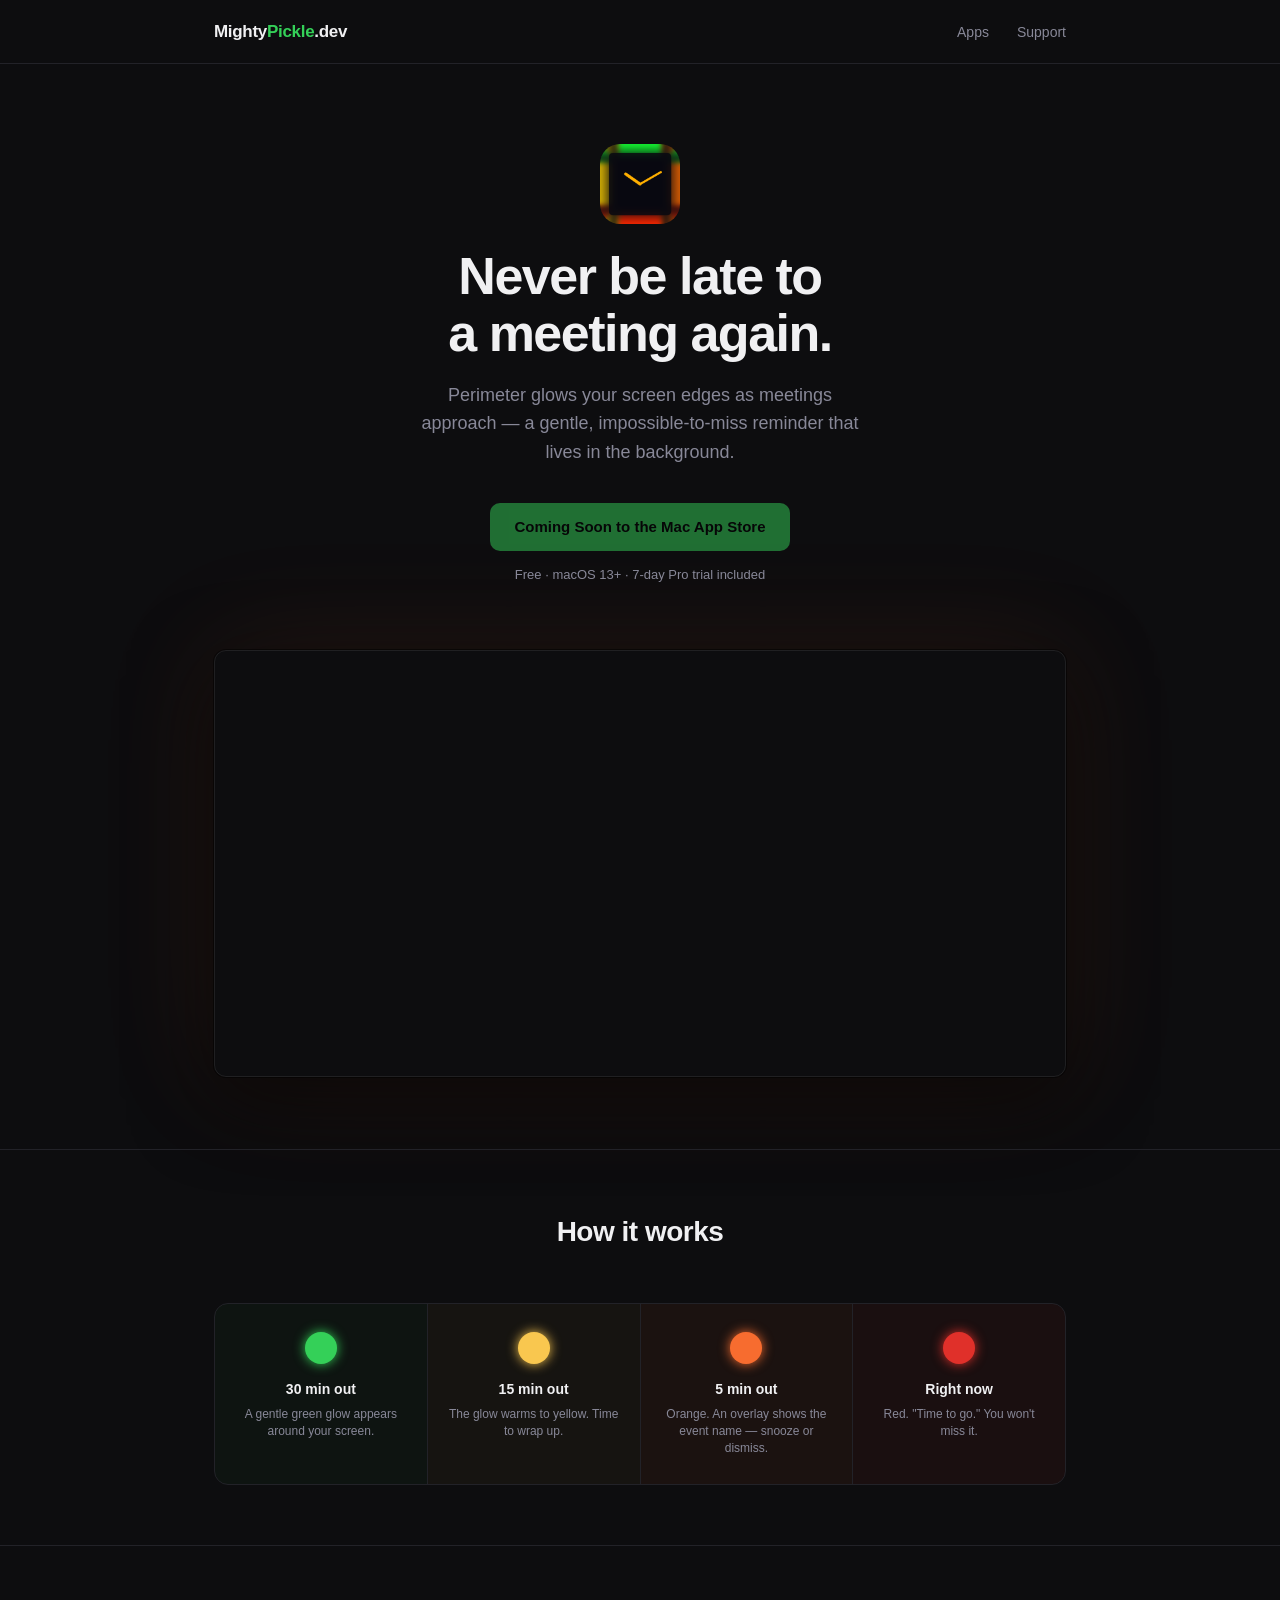
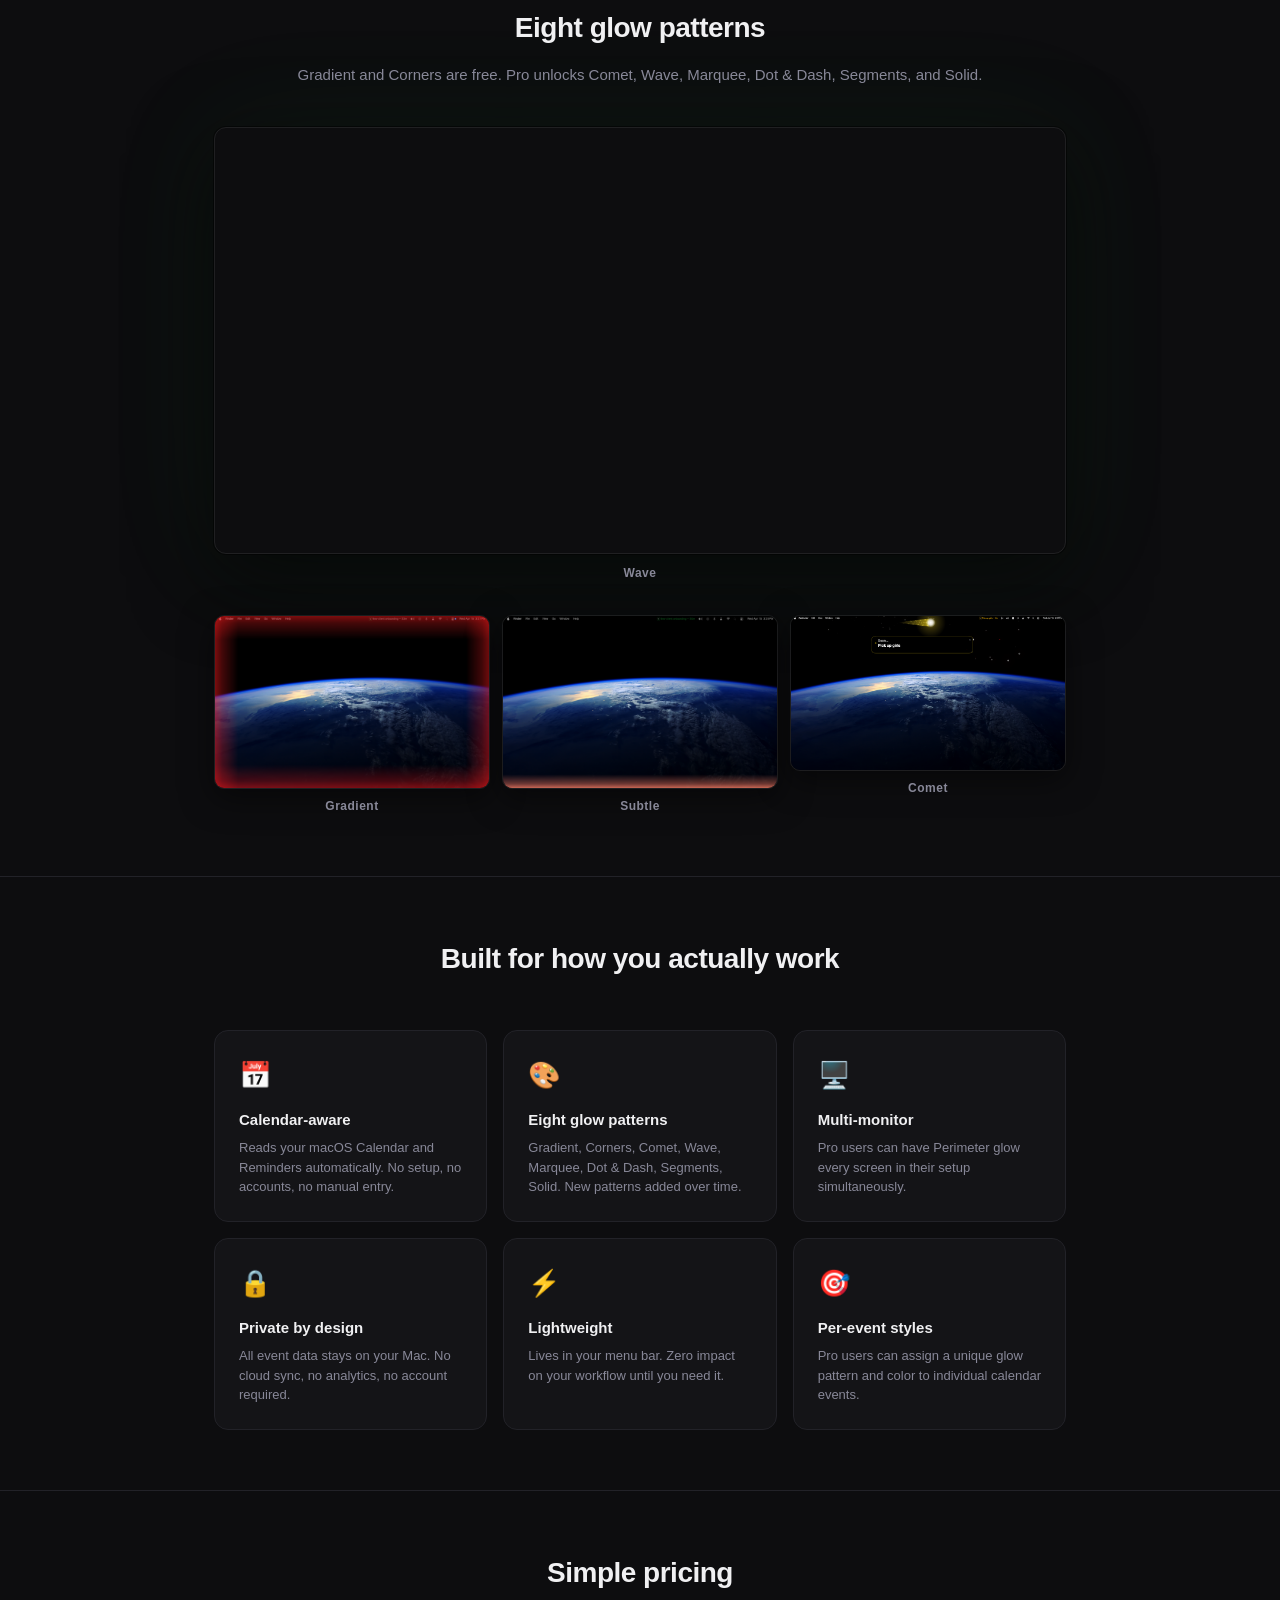
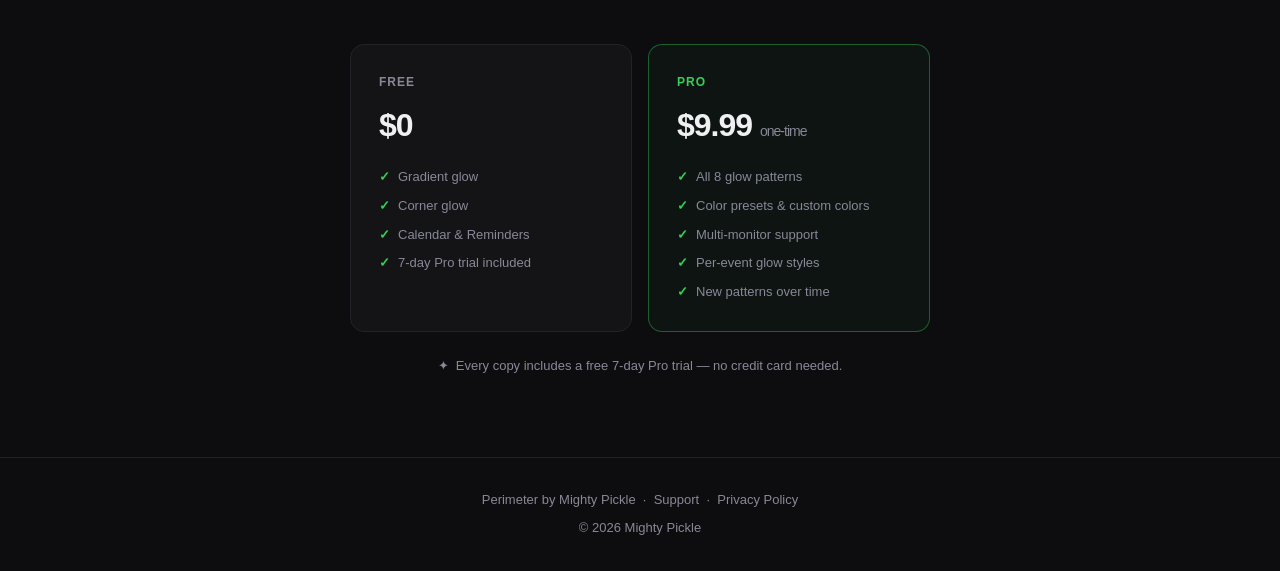
==== perimeter/index.html @ a6d2926b "Show Coming Soon instead of broken download link Co-Authored-By: Claude Sonnet 4.6 <noreply@anthropi" ====
<!DOCTYPE html>
<html lang="en">
<head>
  <meta charset="UTF-8">
  <meta name="viewport" content="width=device-width, initial-scale=1.0">
  <title>Perimeter — Never be late to a meeting again</title>
  <meta name="description" content="Perimeter glows your screen edges as meetings approach — green to yellow to orange to red. A gentle, impossible-to-miss reminder, built for Mac.">
  <link rel="stylesheet" href="/css/style.css">
  <style>
    /* ── Screenshot hero ── */
    .screenshot-hero {
      padding: 0 24px 72px;
      max-width: 900px;
      margin: 0 auto;
    }
    .screenshot-hero img,
    .screenshot-hero video {
      width: 100%;
      border-radius: 12px;
      border: 1px solid rgba(255,255,255,0.08);
      box-shadow:
        0 0 0 1px rgba(0,0,0,0.5),
        0 24px 80px rgba(0,0,0,0.6),
        0 0 120px rgba(247,108,47,0.12);
    }

    /* ── Patterns grid ── */
    .patterns-section {
      padding: 60px 0;
      border-top: 1px solid var(--border);
    }
    .patterns-section h2 {
      text-align: center;
      font-size: 28px;
      font-weight: 800;
      letter-spacing: -0.5px;
      margin-bottom: 12px;
    }
    .patterns-section .sub {
      text-align: center;
      color: var(--muted);
      font-size: 15px;
      margin-bottom: 40px;
    }
    .patterns-grid {
      display: grid;
      grid-template-columns: repeat(3, 1fr);
      gap: 12px;
      max-width: 900px;
      margin: 0 auto;
      padding: 0 24px;
    }
    .patterns-grid img,
    .patterns-grid video {
      width: 100%;
      border-radius: 10px;
      border: 1px solid rgba(255,255,255,0.07);
      box-shadow: 0 8px 32px rgba(0,0,0,0.5);
    }
    .pattern-label {
      text-align: center;
      font-size: 12px;
      font-weight: 600;
      color: var(--muted);
      margin-top: 8px;
      letter-spacing: 0.5px;
    }

    /* ── App icon in hero ── */
    .p-hero .app-icon-img {
      width: 80px;
      height: 80px;
      border-radius: 20px;
      margin: 0 auto 24px;
      display: block;
    }

    /* ── Featured pattern video (full-width, above grid) ── */
    .pattern-featured {
      max-width: 900px;
      margin: 0 auto 32px;
      padding: 0 24px;
    }
    .pattern-featured video {
      width: 100%;
      display: block;
      border-radius: 12px;
      border: 1px solid rgba(255,255,255,0.08);
      box-shadow:
        0 0 0 1px rgba(0,0,0,0.5),
        0 24px 80px rgba(0,0,0,0.6),
        0 0 120px rgba(52,208,88,0.08);
    }
    .pattern-featured-label {
      text-align: center;
      font-size: 12px;
      font-weight: 600;
      color: var(--muted);
      margin-top: 10px;
      letter-spacing: 0.5px;
    }

    /* ── Shared styles for screenshot and video hero ── */
    .screenshot-hero video {
      width: 100%;
      display: block;
    }

    @media (max-width: 600px) {
      .patterns-grid { grid-template-columns: 1fr; }
    }
  </style>
</head>
<body>

<nav>
  <div class="inner">
    <a href="/" class="wordmark">Mighty<span>Pickle</span>.dev</a>
    <ul>
      <li><a href="/#apps">Apps</a></li>
      <li><a href="mailto:support@mightypickle.dev">Support</a></li>
    </ul>
  </div>
</nav>

<main>

  <!-- Hero -->
  <section class="p-hero">
    <img src="img/icon.png" class="app-icon-img" alt="Perimeter app icon">
    <h1>Never be late to<br>a meeting again.</h1>
    <p class="tagline">Perimeter glows your screen edges as meetings approach — a gentle, impossible-to-miss reminder that lives in the background.</p>
    <div class="btn-row">
      <span class="btn-primary btn-disabled">
        Coming Soon to the Mac App Store
      </span>
    </div>
    <p style="margin-top:14px;font-size:13px;color:var(--muted);">Free · macOS 13+ · 7-day Pro trial included</p>
  </section>

  <!-- Hero video -->
  <div class="screenshot-hero">
    <video autoplay muted loop playsinline>
      <source src="img/video-yellow.mp4" type="video/mp4">
    </video>
  </div>

  <!-- How it works -->
  <section class="how-section">
    <div class="container">
      <h2>How it works</h2>
      <div class="glow-stages">
        <div class="stage stage-1">
          <div class="dot"></div>
          <h3>30 min out</h3>
          <p>A gentle green glow appears around your screen.</p>
        </div>
        <div class="stage stage-2">
          <div class="dot"></div>
          <h3>15 min out</h3>
          <p>The glow warms to yellow. Time to wrap up.</p>
        </div>
        <div class="stage stage-3">
          <div class="dot"></div>
          <h3>5 min out</h3>
          <p>Orange. An overlay shows the event name — snooze or dismiss.</p>
        </div>
        <div class="stage stage-4">
          <div class="dot"></div>
          <h3>Right now</h3>
          <p>Red. "Time to go." You won't miss it.</p>
        </div>
      </div>
    </div>
  </section>

  <!-- Patterns showcase -->
  <section class="patterns-section">
    <h2>Eight glow patterns</h2>
    <p class="sub">Gradient and Corners are free. Pro unlocks Comet, Wave, Marquee, Dot &amp; Dash, Segments, and Solid.</p>

    <!-- Featured: Wave video full-width -->
    <div class="pattern-featured">
      <video autoplay muted loop playsinline>
        <source src="img/video-waves.mp4" type="video/mp4">
      </video>
      <p class="pattern-featured-label">Wave</p>
    </div>

    <!-- 3-up grid -->
    <div class="patterns-grid">
      <div>
        <img src="img/screen-gradient.png" alt="Gradient pattern — red urgency glow around screen edges">
        <p class="pattern-label">Gradient</p>
      </div>
      <div>
        <img src="img/screen-wave-subtle.png" alt="Wave pattern — subtle glow along screen edge">
        <p class="pattern-label">Subtle</p>
      </div>
      <div>
        <img src="img/screen-comet.png" alt="Comet pattern — shooting comet orbiting screen edges">
        <p class="pattern-label">Comet</p>
      </div>
    </div>
  </section>

  <!-- Features -->
  <section class="features-section">
    <div class="container">
      <h2>Built for how you actually work</h2>
      <div class="features-grid">

        <div class="feature-card">
          <div class="fi">📅</div>
          <h3>Calendar-aware</h3>
          <p>Reads your macOS Calendar and Reminders automatically. No setup, no accounts, no manual entry.</p>
        </div>

        <div class="feature-card">
          <div class="fi">🎨</div>
          <h3>Eight glow patterns</h3>
          <p>Gradient, Corners, Comet, Wave, Marquee, Dot &amp; Dash, Segments, Solid. New patterns added over time.</p>
        </div>

        <div class="feature-card">
          <div class="fi">🖥️</div>
          <h3>Multi-monitor</h3>
          <p>Pro users can have Perimeter glow every screen in their setup simultaneously.</p>
        </div>

        <div class="feature-card">
          <div class="fi">🔒</div>
          <h3>Private by design</h3>
          <p>All event data stays on your Mac. No cloud sync, no analytics, no account required.</p>
        </div>

        <div class="feature-card">
          <div class="fi">⚡</div>
          <h3>Lightweight</h3>
          <p>Lives in your menu bar. Zero impact on your workflow until you need it.</p>
        </div>

        <div class="feature-card">
          <div class="fi">🎯</div>
          <h3>Per-event styles</h3>
          <p>Pro users can assign a unique glow pattern and color to individual calendar events.</p>
        </div>

      </div>
    </div>
  </section>

  <!-- Pricing -->
  <section class="pricing-section">
    <div class="container">
      <h2>Simple pricing</h2>
      <div class="pricing-grid">

        <div class="price-card">
          <div class="tier">Free</div>
          <div class="amount">$0</div>
          <ul>
            <li>Gradient glow</li>
            <li>Corner glow</li>
            <li>Calendar &amp; Reminders</li>
            <li>7-day Pro trial included</li>
          </ul>
        </div>

        <div class="price-card pro">
          <div class="tier">Pro</div>
          <div class="amount">$9.99 <span>one-time</span></div>
          <ul>
            <li>All 8 glow patterns</li>
            <li>Color presets &amp; custom colors</li>
            <li>Multi-monitor support</li>
            <li>Per-event glow styles</li>
            <li>New patterns over time</li>
          </ul>
        </div>

      </div>
      <p class="trial-note">✦ &nbsp;Every copy includes a free 7-day Pro trial — no credit card needed.</p>
    </div>
  </section>

</main>

<footer>
  <p>
    Perimeter by <a href="/">Mighty Pickle</a> &nbsp;·&nbsp;
    <a href="mailto:support@mightypickle.dev">Support</a> &nbsp;·&nbsp;
    <a href="/perimeter/privacy.html">Privacy Policy</a>
  </p>
  <p style="margin-top:8px;">© 2026 Mighty Pickle</p>
</footer>

</body>
</html>
---- css/style.css ----
/* ── Reset & Base ─────────────────────────────────────── */
*, *::before, *::after { box-sizing: border-box; margin: 0; padding: 0; }

:root {
  --bg:        #0d0d0f;
  --surface:   #141417;
  --border:    #222228;
  --text:      #f0f0f2;
  --muted:     #888898;
  --green:     #34d058;
  --yellow:    #f9c74f;
  --orange:    #f76c2f;
  --red:       #e0302a;
  --accent:    #34d058;
  --radius:    14px;
  --font:      -apple-system, BlinkMacSystemFont, "Segoe UI", sans-serif;
}

html { scroll-behavior: smooth; }

body {
  font-family: var(--font);
  background: var(--bg);
  color: var(--text);
  line-height: 1.6;
  -webkit-font-smoothing: antialiased;
}

a { color: inherit; text-decoration: none; }

img { display: block; max-width: 100%; }

/* ── Shared Layout ────────────────────────────────────── */
.container { max-width: 900px; margin: 0 auto; padding: 0 24px; }

/* ── Nav ──────────────────────────────────────────────── */
nav {
  border-bottom: 1px solid var(--border);
  padding: 18px 0;
}
nav .inner {
  display: flex;
  align-items: center;
  justify-content: space-between;
  max-width: 900px;
  margin: 0 auto;
  padding: 0 24px;
}
.wordmark {
  font-size: 17px;
  font-weight: 700;
  letter-spacing: -0.3px;
  color: var(--text);
}
.wordmark span { color: var(--accent); }
nav ul {
  list-style: none;
  display: flex;
  gap: 28px;
}
nav ul a {
  font-size: 14px;
  color: var(--muted);
  transition: color 0.15s;
}
nav ul a:hover { color: var(--text); }

/* ── Footer ───────────────────────────────────────────── */
footer {
  border-top: 1px solid var(--border);
  padding: 32px 0;
  text-align: center;
  color: var(--muted);
  font-size: 13px;
}
footer a { color: var(--muted); }
footer a:hover { color: var(--text); }

/* ── Index: Hero ──────────────────────────────────────── */
.index-hero {
  text-align: center;
  padding: 100px 24px 60px;
}
.index-hero .pickle-logo {
  font-size: 48px;
  margin-bottom: 20px;
}
.index-hero h1 {
  font-size: 36px;
  font-weight: 800;
  letter-spacing: -1px;
  margin-bottom: 14px;
}
.index-hero p {
  color: var(--muted);
  font-size: 17px;
  max-width: 440px;
  margin: 0 auto;
}

/* ── Index: App Grid ──────────────────────────────────── */
.apps-section { padding: 20px 0 100px; }
.apps-section h2 {
  font-size: 12px;
  font-weight: 600;
  letter-spacing: 1.5px;
  text-transform: uppercase;
  color: var(--muted);
  margin-bottom: 24px;
}
.app-grid {
  display: flex;
  flex-wrap: wrap;
  justify-content: center;
  gap: 16px;
}
.app-card {
  width: 260px;
  background: var(--surface);
  border: 1px solid var(--border);
  border-radius: var(--radius);
  padding: 28px;
  transition: border-color 0.15s, transform 0.15s;
  display: flex;
  flex-direction: column;
}
.app-card:hover {
  border-color: #444;
  transform: translateY(-2px);
}
.app-card .icon {
  height: 200px;
  display: flex;
  align-items: center;
  justify-content: center;
  margin-bottom: 16px;
}
.app-card h3 {
  font-size: 18px;
  font-weight: 700;
  margin-bottom: 6px;
}
.app-card p {
  font-size: 14px;
  color: var(--muted);
  line-height: 1.5;
}
.app-card .icon img {
  width: 100%;
  max-height: 200px;
  object-fit: contain;
  border-radius: 14px;
}
.app-card .icon img.icon-perimeter {
  width: 75%;
}
.app-card .badge {
  display: inline-block;
  margin-top: auto;
  padding-top: 16px;
  font-size: 12px;
  font-weight: 600;
  padding: 4px 10px;
  border-radius: 20px;
  background: rgba(52,208,88,0.12);
  color: var(--green);
  border: 1px solid rgba(52,208,88,0.25);
}
.app-card .badge.coming-soon {
  background: rgba(136,136,152,0.10);
  color: var(--muted);
  border-color: rgba(136,136,152,0.2);
}
div.app-card {
  cursor: default;
}
div.app-card:hover {
  border-color: var(--border);
  transform: none;
}

/* ── Perimeter: Hero ──────────────────────────────────── */
.p-hero {
  text-align: center;
  padding: 80px 24px 64px;
  position: relative;
}
.p-hero .app-icon {
  font-size: 72px;
  margin-bottom: 24px;
  line-height: 1;
}
.glow-ring {
  display: inline-block;
  padding: 16px;
  border-radius: 22px;
  background: linear-gradient(135deg, rgba(52,208,88,0.15), rgba(247,108,47,0.15));
  box-shadow: 0 0 40px rgba(52,208,88,0.2), 0 0 80px rgba(247,108,47,0.1);
  margin-bottom: 28px;
}
.p-hero h1 {
  font-size: clamp(34px, 6vw, 52px);
  font-weight: 800;
  letter-spacing: -1.5px;
  line-height: 1.1;
  margin-bottom: 18px;
}
.p-hero .tagline {
  font-size: 18px;
  color: var(--muted);
  max-width: 460px;
  margin: 0 auto 36px;
  line-height: 1.6;
}
.btn-row {
  display: flex;
  gap: 12px;
  justify-content: center;
  flex-wrap: wrap;
}
.btn-primary {
  display: inline-flex;
  align-items: center;
  gap: 8px;
  background: var(--accent);
  color: #000;
  font-weight: 700;
  font-size: 15px;
  padding: 12px 24px;
  border-radius: 10px;
  transition: opacity 0.15s;
}
.btn-primary:hover { opacity: 0.88; }
.btn-primary.btn-disabled { opacity: 0.5; cursor: default; pointer-events: none; }
.btn-secondary {
  display: inline-flex;
  align-items: center;
  gap: 8px;
  background: var(--surface);
  color: var(--text);
  font-weight: 600;
  font-size: 15px;
  padding: 12px 24px;
  border-radius: 10px;
  border: 1px solid var(--border);
  transition: border-color 0.15s;
}
.btn-secondary:hover { border-color: #555; }

/* ── Perimeter: How It Works ──────────────────────────── */
.how-section {
  padding: 60px 0;
  border-top: 1px solid var(--border);
}
.how-section h2 {
  text-align: center;
  font-size: 28px;
  font-weight: 800;
  letter-spacing: -0.5px;
  margin-bottom: 48px;
}
.glow-stages {
  display: flex;
  gap: 0;
  border: 1px solid var(--border);
  border-radius: var(--radius);
  overflow: hidden;
}
.stage {
  flex: 1;
  padding: 28px 20px;
  text-align: center;
  border-right: 1px solid var(--border);
}
.stage:last-child { border-right: none; }
.stage .dot {
  width: 32px;
  height: 32px;
  border-radius: 50%;
  margin: 0 auto 14px;
}
.stage h3 { font-size: 14px; font-weight: 700; margin-bottom: 6px; }
.stage p { font-size: 12px; color: var(--muted); line-height: 1.4; }

.stage-1 { background: rgba(52,208,88,0.04); }
.stage-1 .dot { background: var(--green); box-shadow: 0 0 12px var(--green); }
.stage-2 { background: rgba(249,199,79,0.04); }
.stage-2 .dot { background: var(--yellow); box-shadow: 0 0 12px var(--yellow); }
.stage-3 { background: rgba(247,108,47,0.06); }
.stage-3 .dot { background: var(--orange); box-shadow: 0 0 12px var(--orange); }
.stage-4 { background: rgba(224,48,42,0.06); }
.stage-4 .dot { background: var(--red); box-shadow: 0 0 12px var(--red); }

/* ── Perimeter: Features ──────────────────────────────── */
.features-section {
  padding: 60px 0;
  border-top: 1px solid var(--border);
}
.features-section h2 {
  text-align: center;
  font-size: 28px;
  font-weight: 800;
  letter-spacing: -0.5px;
  margin-bottom: 48px;
}
.features-grid {
  display: grid;
  grid-template-columns: repeat(auto-fill, minmax(240px, 1fr));
  gap: 16px;
}
.feature-card {
  background: var(--surface);
  border: 1px solid var(--border);
  border-radius: var(--radius);
  padding: 24px;
}
.feature-card .fi { font-size: 26px; margin-bottom: 12px; }
.feature-card h3 { font-size: 15px; font-weight: 700; margin-bottom: 6px; }
.feature-card p { font-size: 13px; color: var(--muted); line-height: 1.5; }

/* ── Perimeter: Pricing ───────────────────────────────── */
.pricing-section {
  padding: 60px 0 80px;
  border-top: 1px solid var(--border);
}
.pricing-section h2 {
  text-align: center;
  font-size: 28px;
  font-weight: 800;
  letter-spacing: -0.5px;
  margin-bottom: 48px;
}
.pricing-grid {
  display: grid;
  grid-template-columns: 1fr 1fr;
  gap: 16px;
  max-width: 580px;
  margin: 0 auto;
}
.price-card {
  background: var(--surface);
  border: 1px solid var(--border);
  border-radius: var(--radius);
  padding: 28px;
}
.price-card.pro {
  border-color: rgba(52,208,88,0.4);
  background: rgba(52,208,88,0.04);
}
.price-card .tier {
  font-size: 12px;
  font-weight: 700;
  letter-spacing: 1px;
  text-transform: uppercase;
  color: var(--muted);
  margin-bottom: 8px;
}
.price-card.pro .tier { color: var(--green); }
.price-card .amount {
  font-size: 32px;
  font-weight: 800;
  letter-spacing: -1px;
  margin-bottom: 16px;
}
.price-card .amount span { font-size: 14px; font-weight: 400; color: var(--muted); }
.price-card ul {
  list-style: none;
  display: flex;
  flex-direction: column;
  gap: 8px;
}
.price-card ul li {
  font-size: 13px;
  color: var(--muted);
  display: flex;
  align-items: flex-start;
  gap: 8px;
}
.price-card ul li::before { content: "✓"; color: var(--green); font-weight: 700; flex-shrink: 0; }
.trial-note {
  text-align: center;
  margin-top: 24px;
  font-size: 13px;
  color: var(--muted);
}

@media (max-width: 600px) {
  .glow-stages { flex-direction: column; }
  .stage { border-right: none; border-bottom: 1px solid var(--border); }
  .stage:last-child { border-bottom: none; }
  .pricing-grid { grid-template-columns: 1fr; }
}
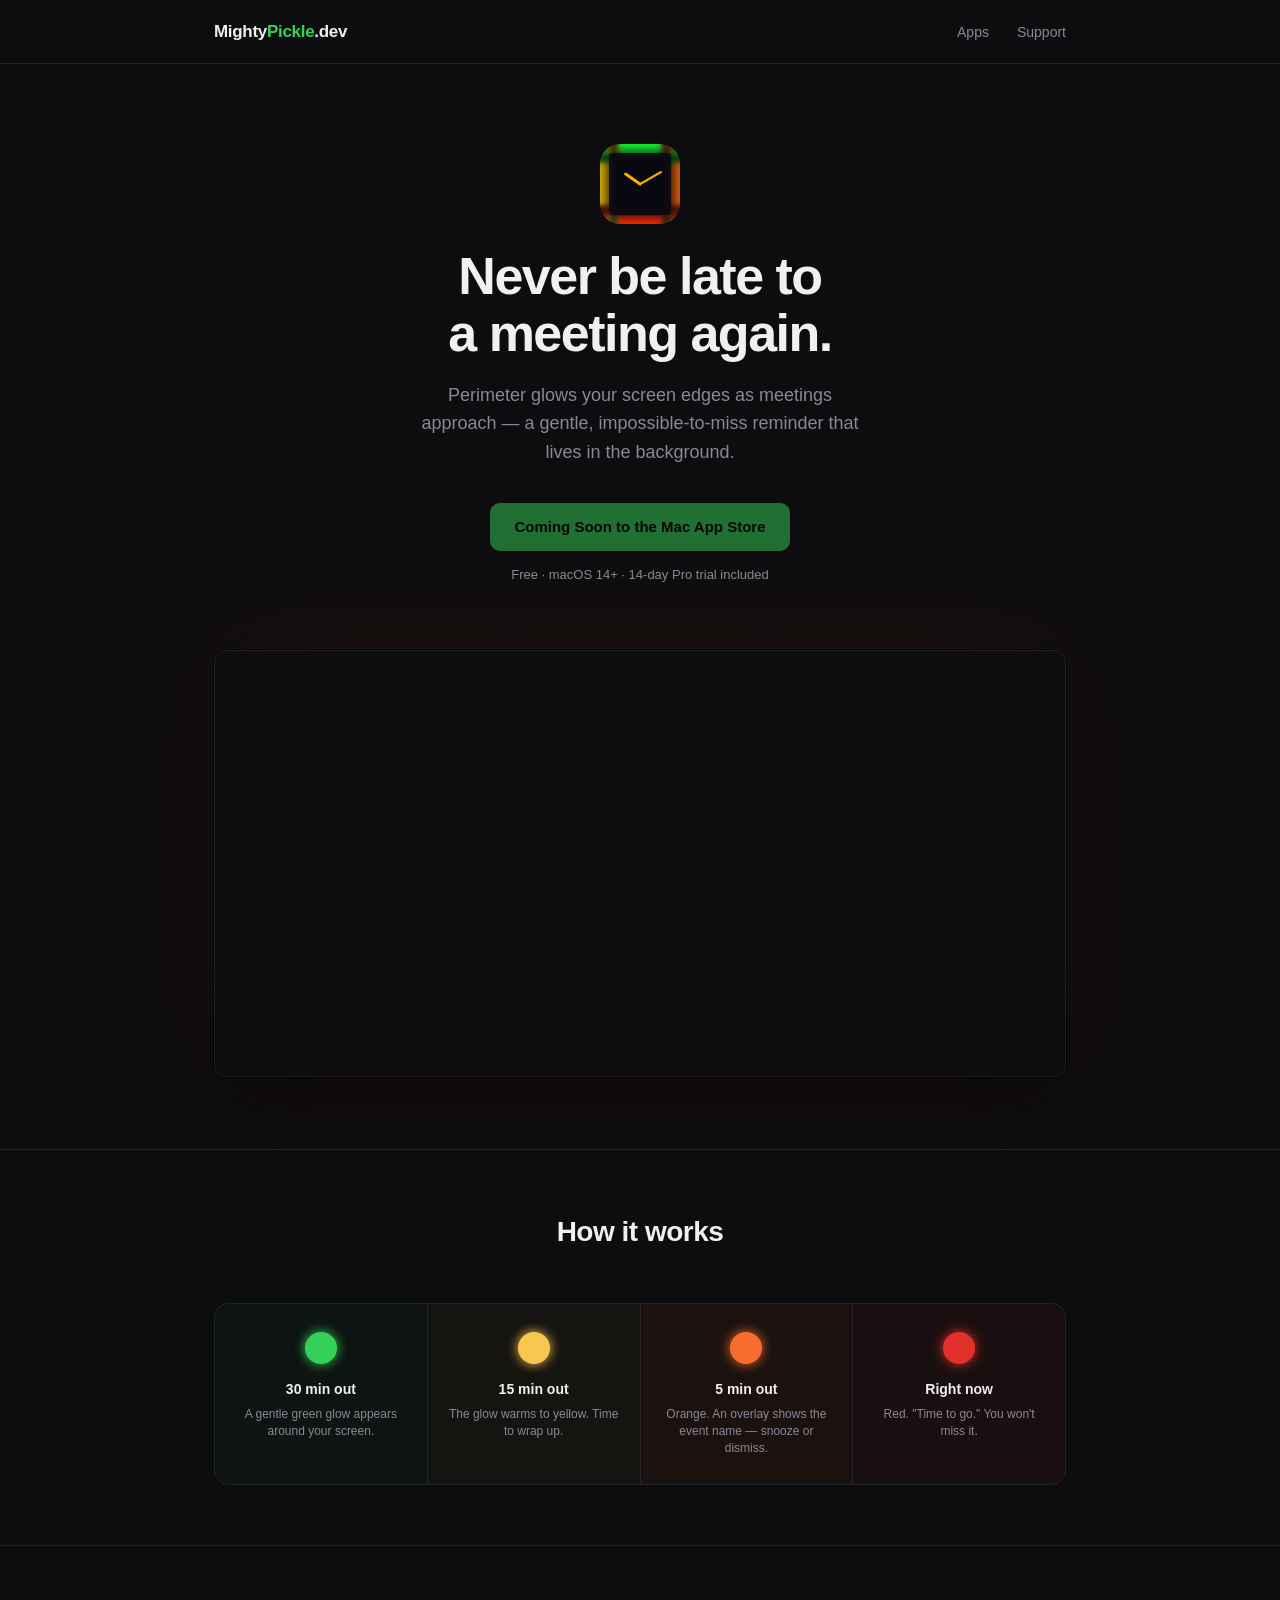
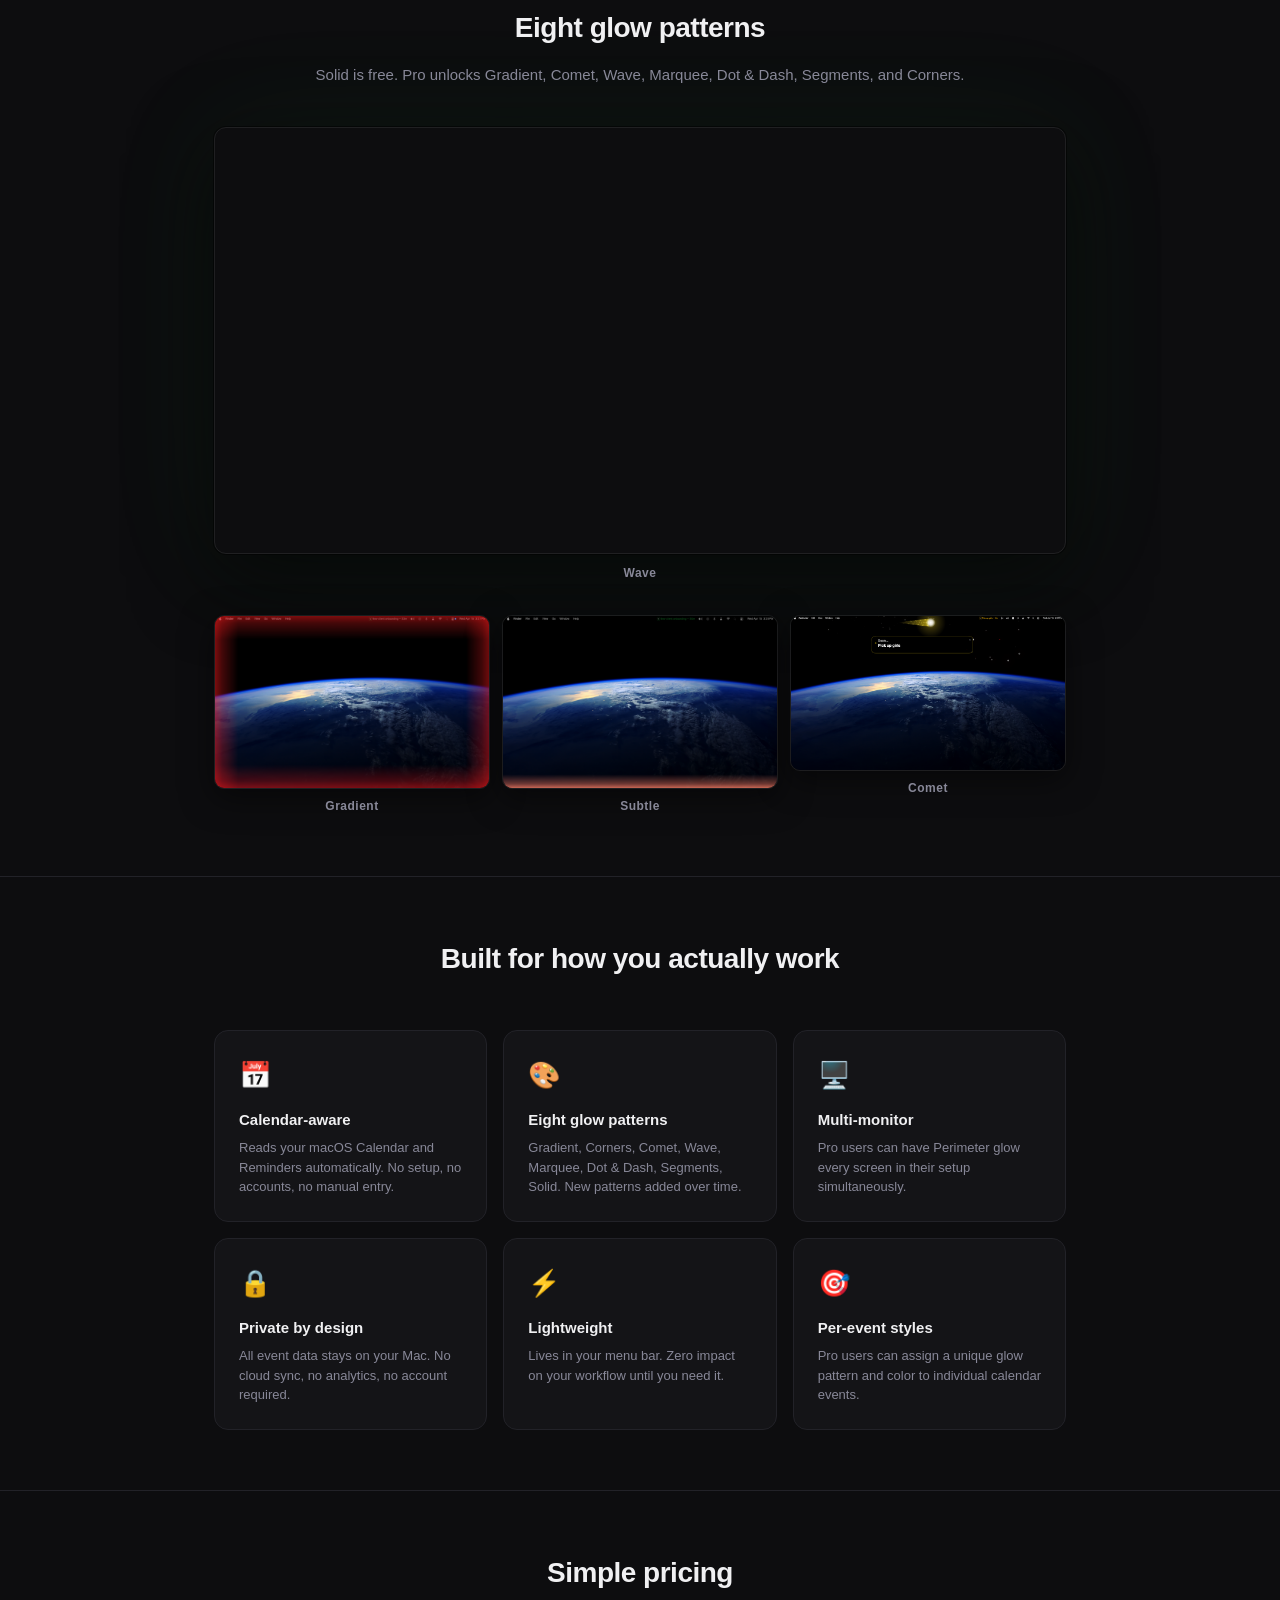
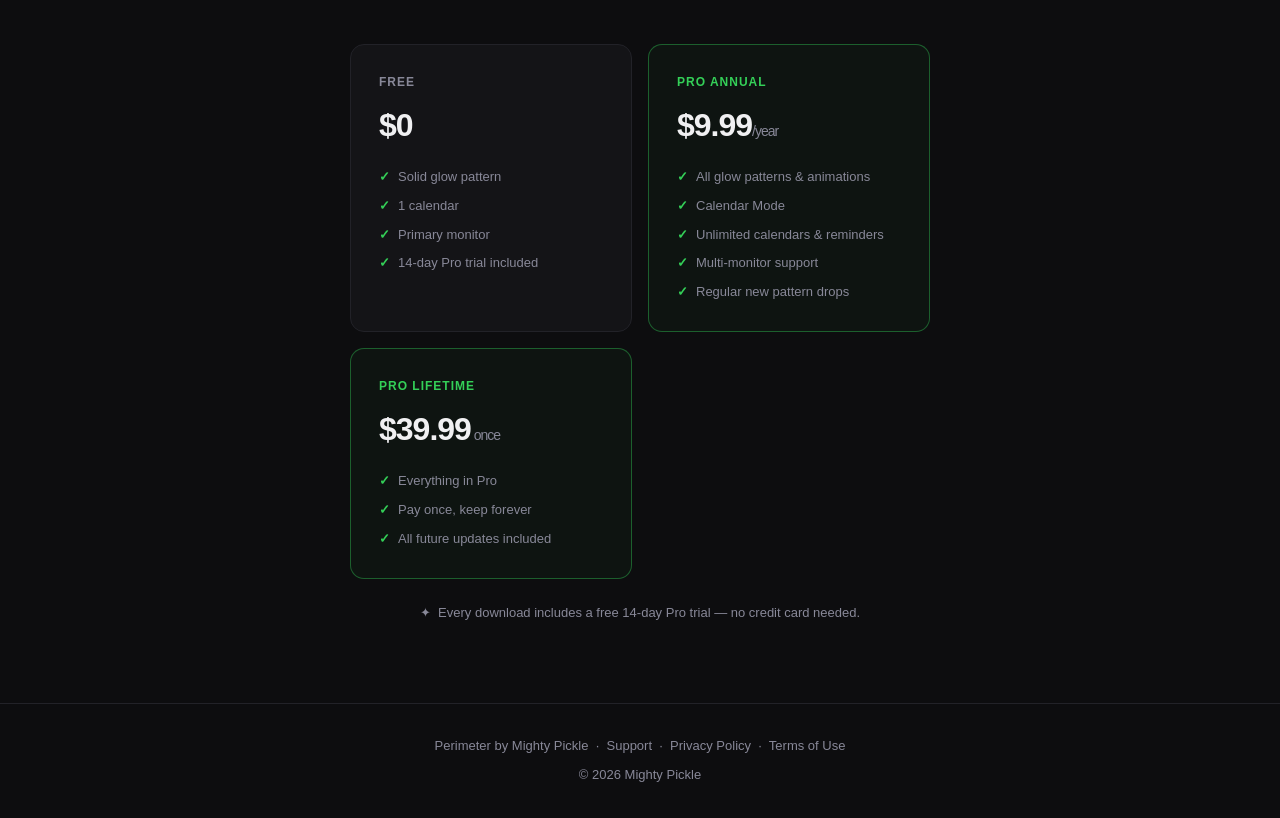
==== commit 31b61c35: "Update Perimeter page: 14-day trial, subscription + lifetime pricing Co-Authored-By: Claude Opus 4.6" ====
--- a/perimeter/index.html
+++ b/perimeter/index.html
@@ -135,7 +135,7 @@
         Coming Soon to the Mac App Store
       </span>
     </div>
-    <p style="margin-top:14px;font-size:13px;color:var(--muted);">Free · macOS 13+ · 7-day Pro trial included</p>
+    <p style="margin-top:14px;font-size:13px;color:var(--muted);">Free · macOS 14+ · 14-day Pro trial included</p>
   </section>
 
   <!-- Hero video -->
@@ -177,7 +177,7 @@
   <!-- Patterns showcase -->
   <section class="patterns-section">
     <h2>Eight glow patterns</h2>
-    <p class="sub">Gradient and Corners are free. Pro unlocks Comet, Wave, Marquee, Dot &amp; Dash, Segments, and Solid.</p>
+    <p class="sub">Solid is free. Pro unlocks Gradient, Comet, Wave, Marquee, Dot &amp; Dash, Segments, and Corners.</p>
 
     <!-- Featured: Wave video full-width -->
     <div class="pattern-featured">
@@ -260,27 +260,37 @@
           <div class="tier">Free</div>
           <div class="amount">$0</div>
           <ul>
-            <li>Gradient glow</li>
-            <li>Corner glow</li>
-            <li>Calendar &amp; Reminders</li>
-            <li>7-day Pro trial included</li>
+            <li>Solid glow pattern</li>
+            <li>1 calendar</li>
+            <li>Primary monitor</li>
+            <li>14-day Pro trial included</li>
           </ul>
         </div>
 
         <div class="price-card pro">
-          <div class="tier">Pro</div>
-          <div class="amount">$9.99 <span>one-time</span></div>
+          <div class="tier">Pro Annual</div>
+          <div class="amount">$9.99<span>/year</span></div>
           <ul>
-            <li>All 8 glow patterns</li>
-            <li>Color presets &amp; custom colors</li>
+            <li>All glow patterns &amp; animations</li>
+            <li>Calendar Mode</li>
+            <li>Unlimited calendars &amp; reminders</li>
             <li>Multi-monitor support</li>
-            <li>Per-event glow styles</li>
-            <li>New patterns over time</li>
+            <li>Regular new pattern drops</li>
           </ul>
         </div>
 
-      </div>
-      <p class="trial-note">✦ &nbsp;Every copy includes a free 7-day Pro trial — no credit card needed.</p>
+        <div class="price-card pro">
+          <div class="tier">Pro Lifetime</div>
+          <div class="amount">$39.99<span> once</span></div>
+          <ul>
+            <li>Everything in Pro</li>
+            <li>Pay once, keep forever</li>
+            <li>All future updates included</li>
+          </ul>
+        </div>
+
+      </div>
+      <p class="trial-note">✦ &nbsp;Every download includes a free 14-day Pro trial — no credit card needed.</p>
     </div>
   </section>
 
@@ -290,7 +300,8 @@
   <p>
     Perimeter by <a href="/">Mighty Pickle</a> &nbsp;·&nbsp;
     <a href="mailto:support@mightypickle.dev">Support</a> &nbsp;·&nbsp;
-    <a href="/perimeter/privacy.html">Privacy Policy</a>
+    <a href="/perimeter/privacy.html">Privacy Policy</a> &nbsp;·&nbsp;
+    <a href="/perimeter/terms.html">Terms of Use</a>
   </p>
   <p style="margin-top:8px;">© 2026 Mighty Pickle</p>
 </footer>
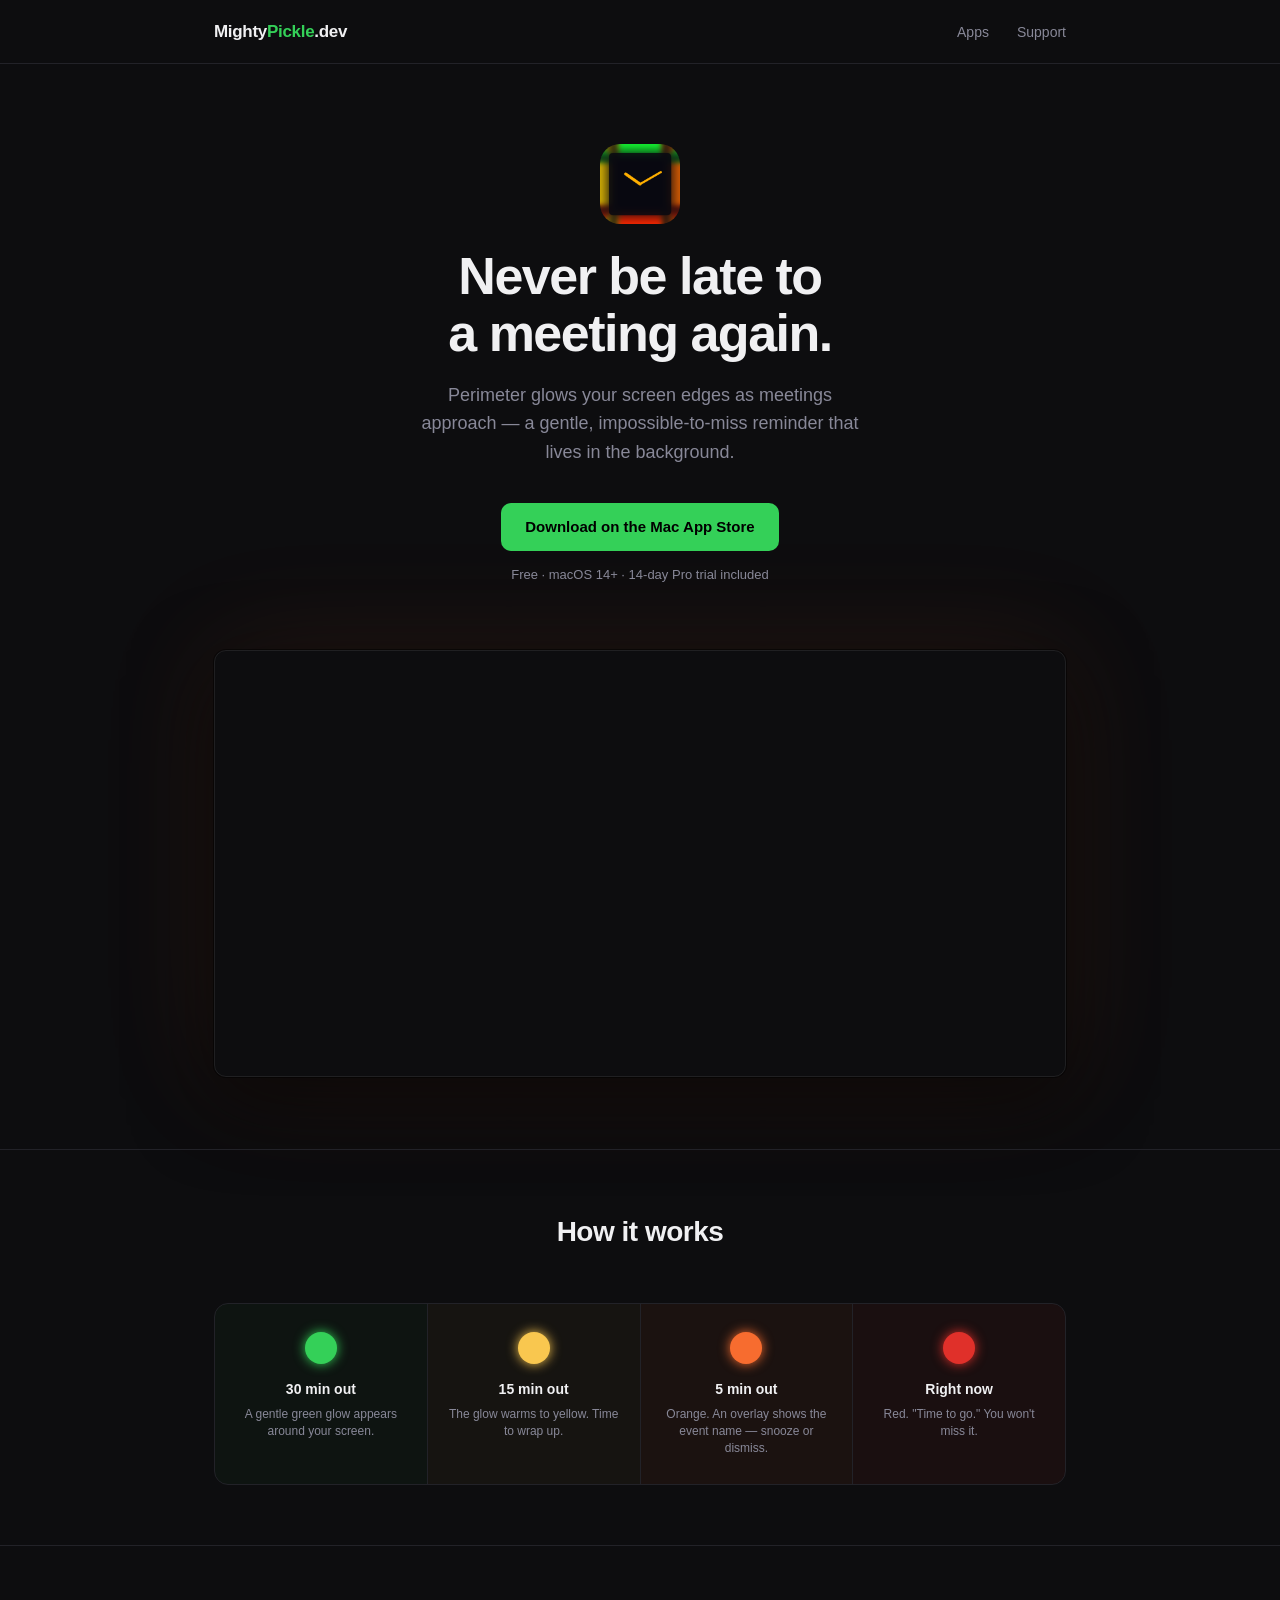
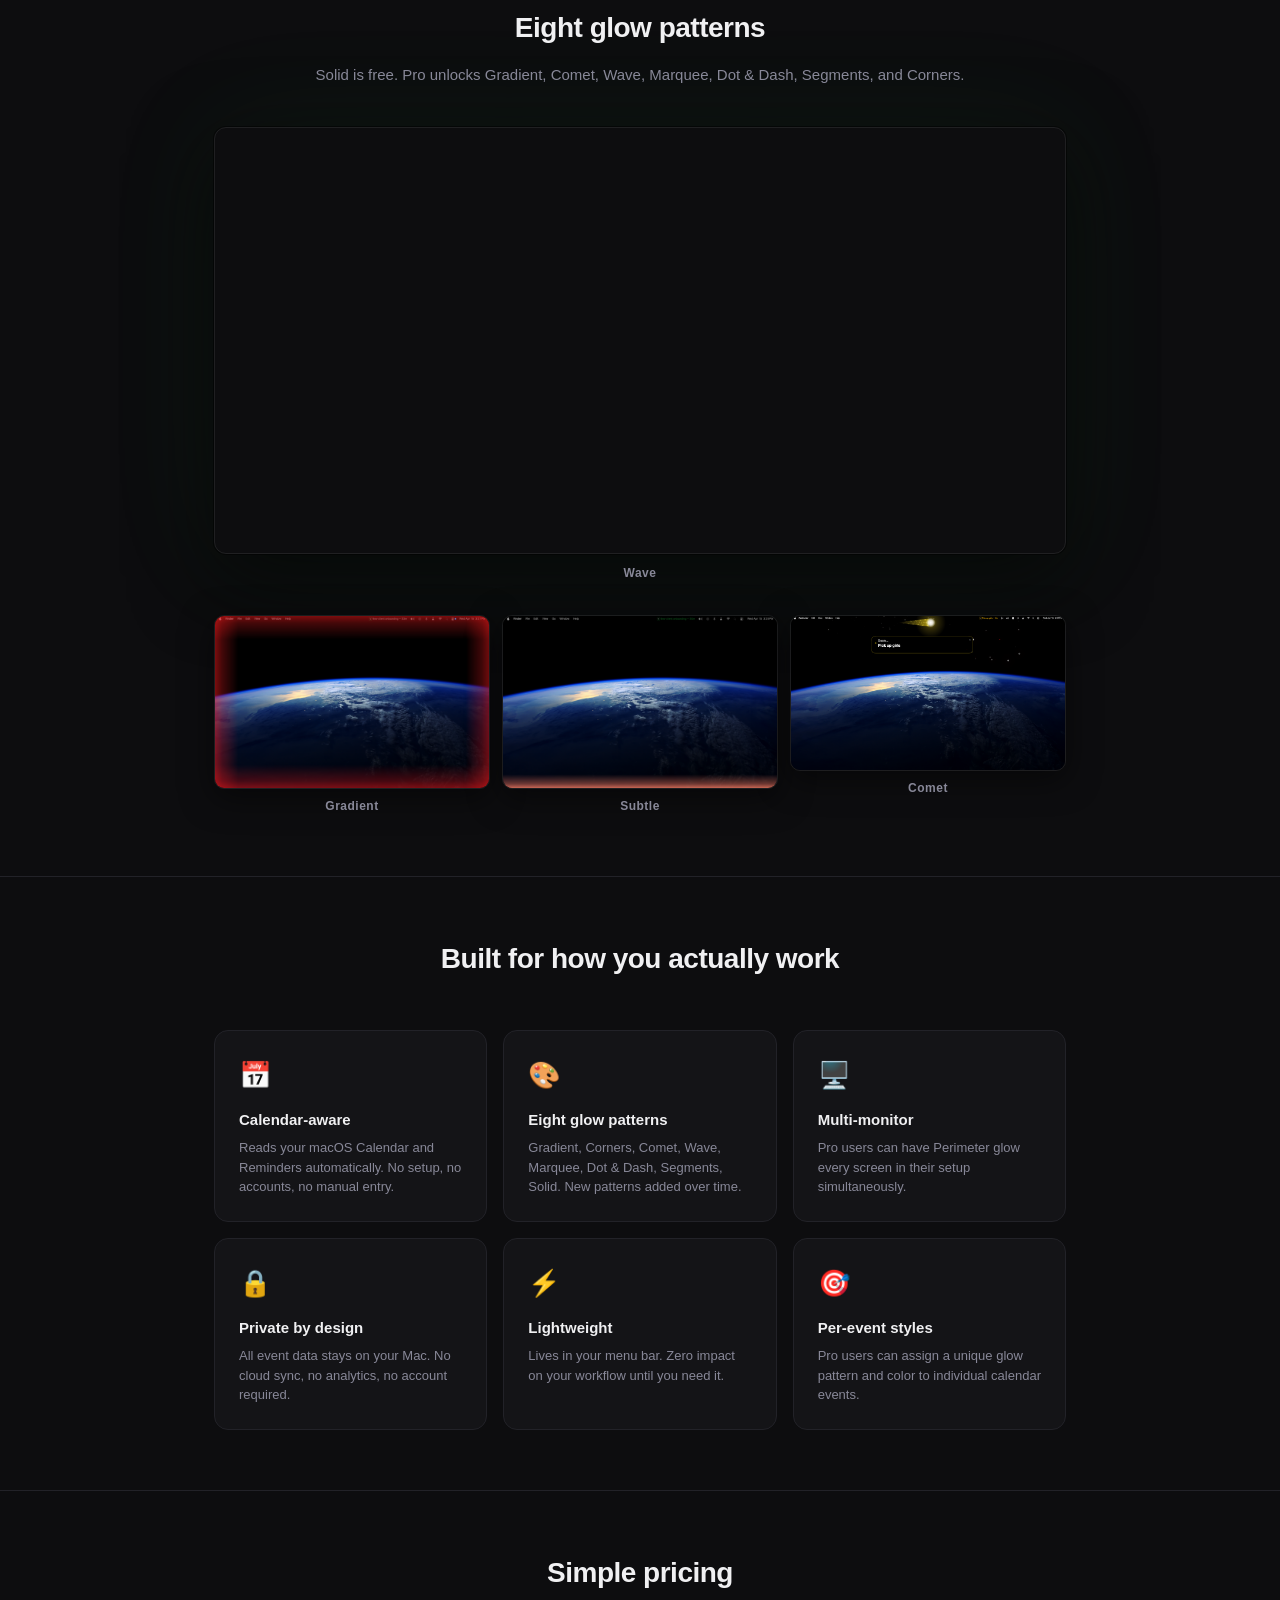
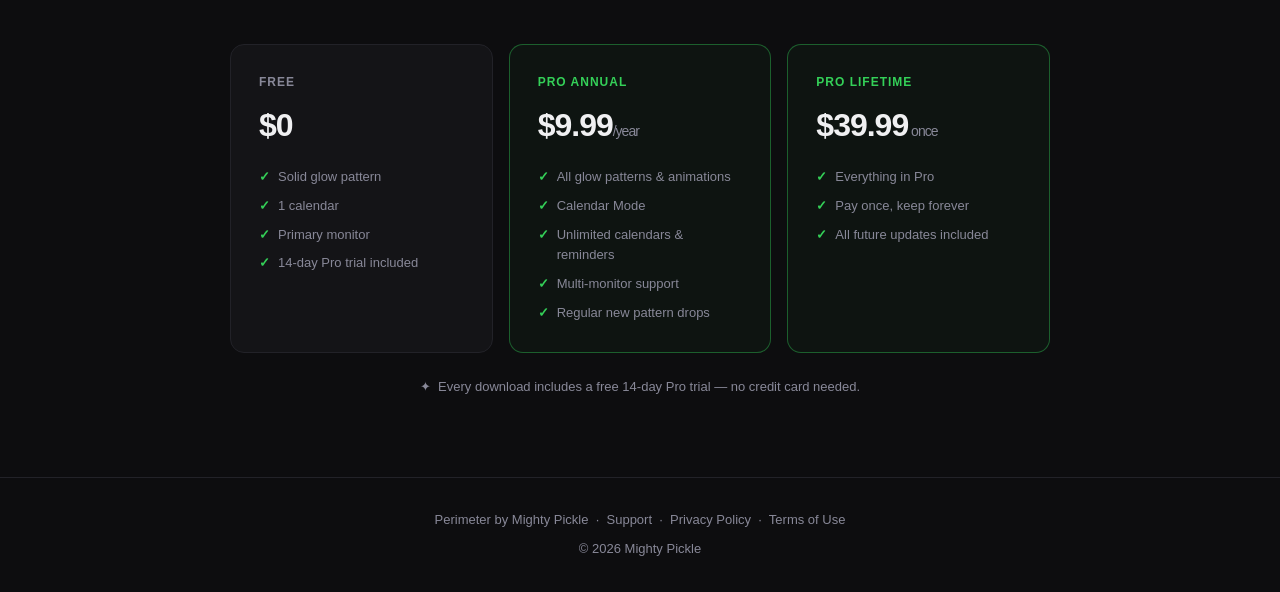
==== commit 82a00487: "Replace Coming Soon placeholder with live App Store link (id6762144321) Co-Authored-By: Claude Sonne" ====
--- a/perimeter/index.html
+++ b/perimeter/index.html
@@ -131,9 +131,9 @@
     <h1>Never be late to<br>a meeting again.</h1>
     <p class="tagline">Perimeter glows your screen edges as meetings approach — a gentle, impossible-to-miss reminder that lives in the background.</p>
     <div class="btn-row">
-      <span class="btn-primary btn-disabled">
-        Coming Soon to the Mac App Store
-      </span>
+      <a href="https://apps.apple.com/app/id6762144321" class="btn-primary" target="_blank" rel="noopener">
+        Download on the Mac App Store
+      </a>
     </div>
     <p style="margin-top:14px;font-size:13px;color:var(--muted);">Free · macOS 14+ · 14-day Pro trial included</p>
   </section>
--- a/css/style.css
+++ b/css/style.css
@@ -332,9 +332,9 @@
 }
 .pricing-grid {
   display: grid;
-  grid-template-columns: 1fr 1fr;
+  grid-template-columns: repeat(3, 1fr);
   gap: 16px;
-  max-width: 580px;
+  max-width: 820px;
   margin: 0 auto;
 }
 .price-card {
@@ -384,6 +384,9 @@
   color: var(--muted);
 }
 
+@media (max-width: 840px) {
+  .pricing-grid { grid-template-columns: 1fr; max-width: 360px; }
+}
 @media (max-width: 600px) {
   .glow-stages { flex-direction: column; }
   .stage { border-right: none; border-bottom: 1px solid var(--border); }
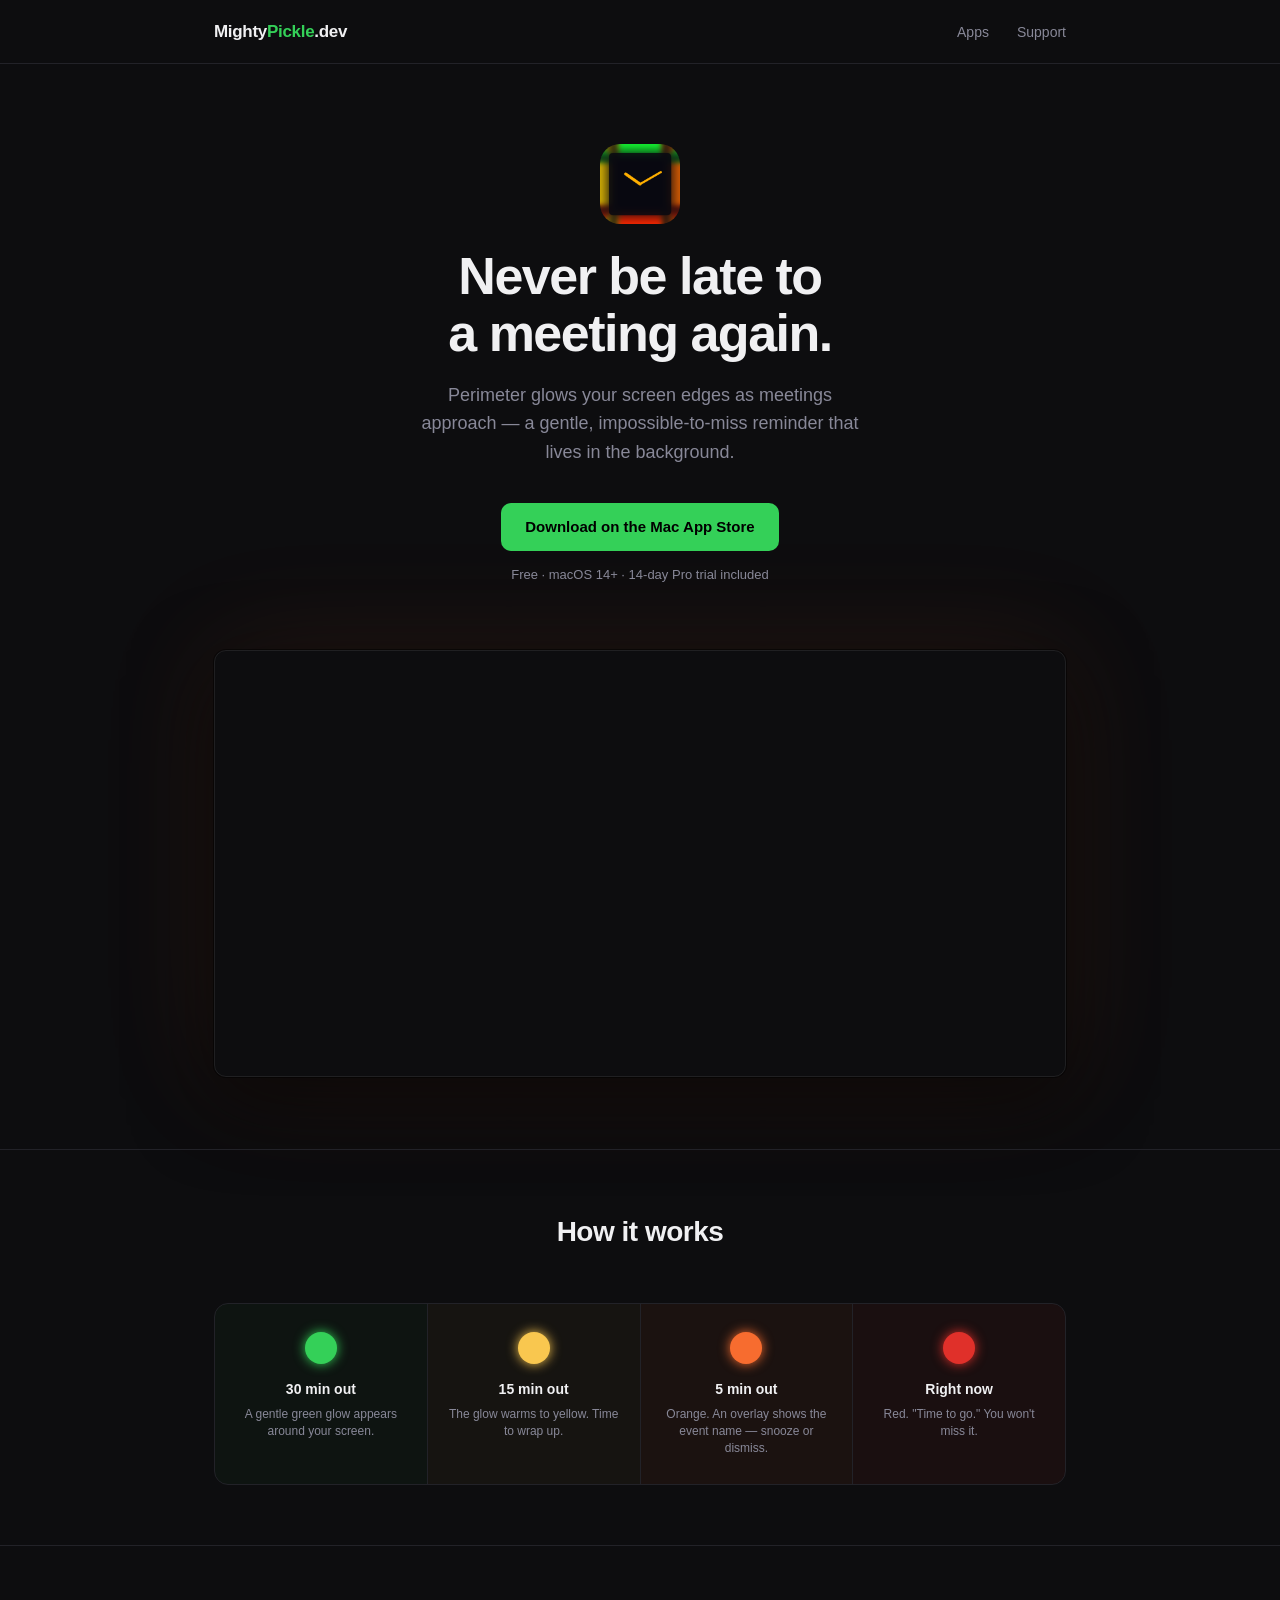
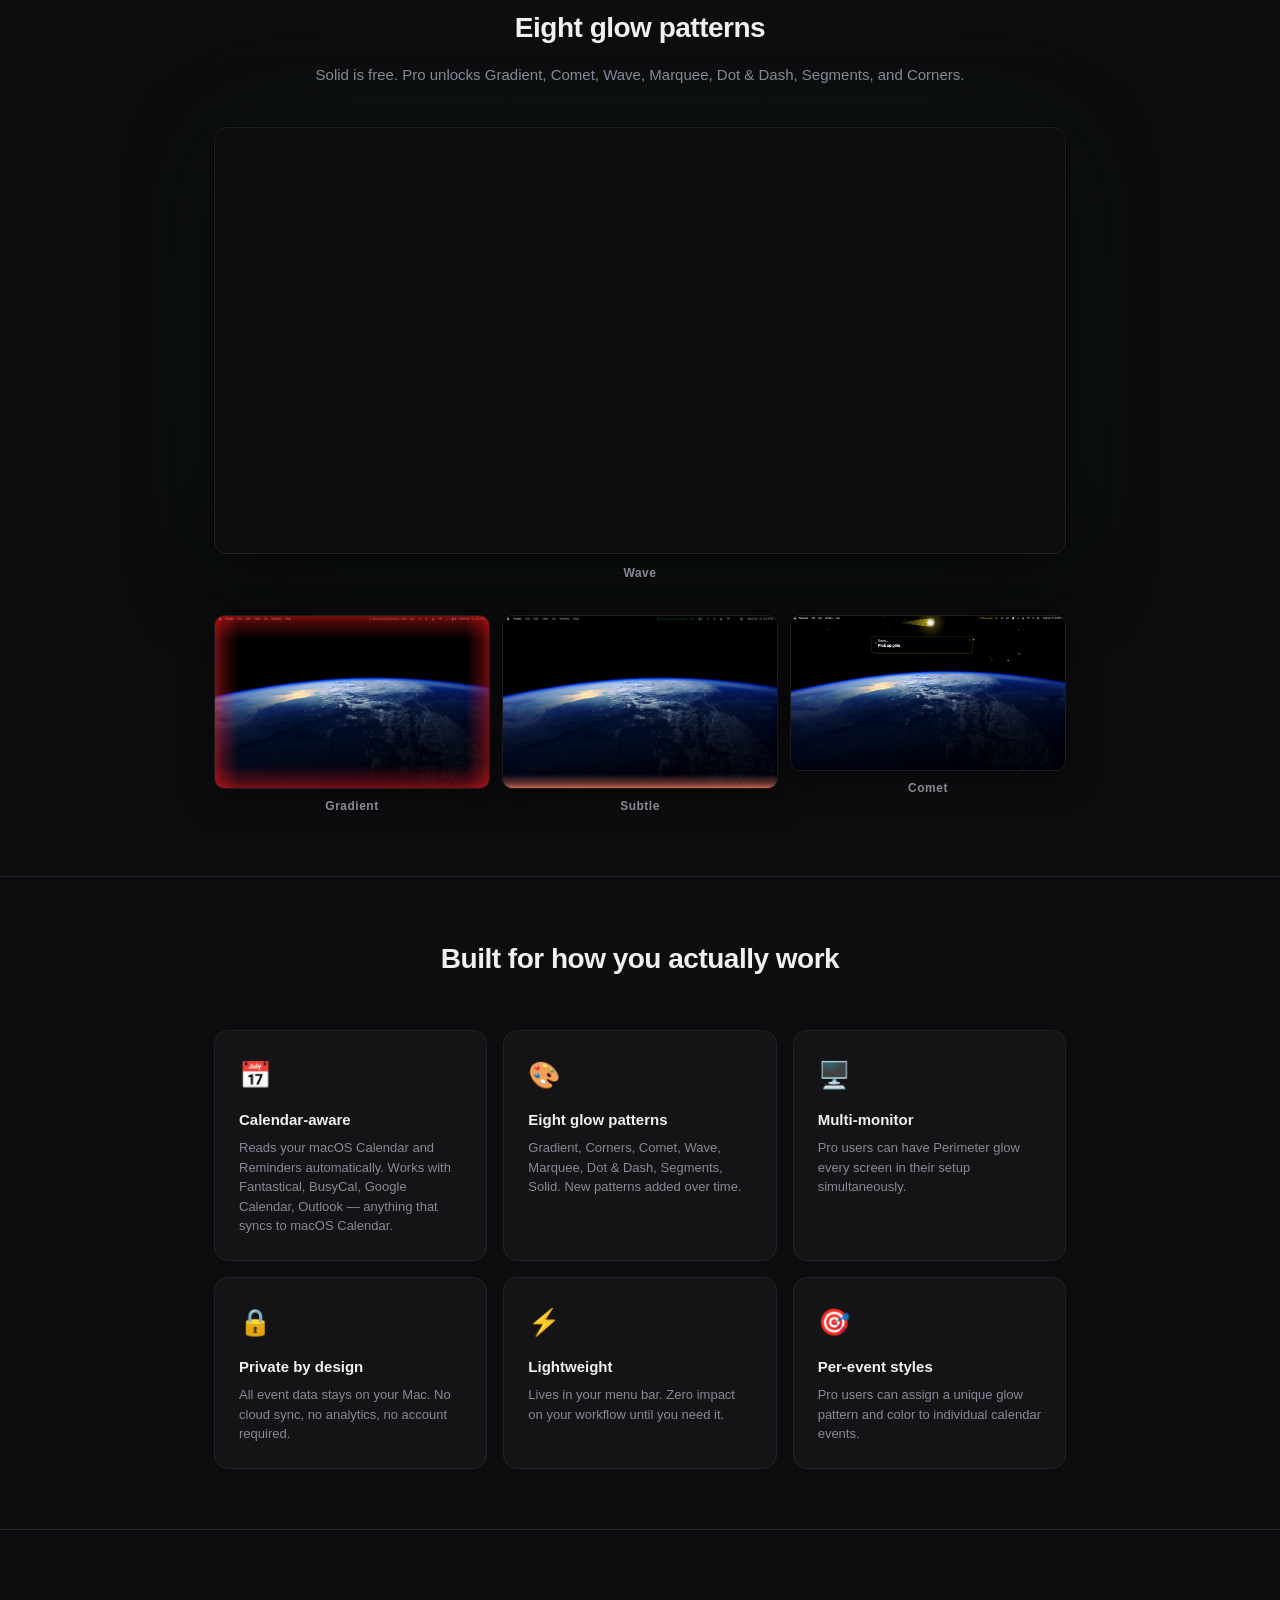
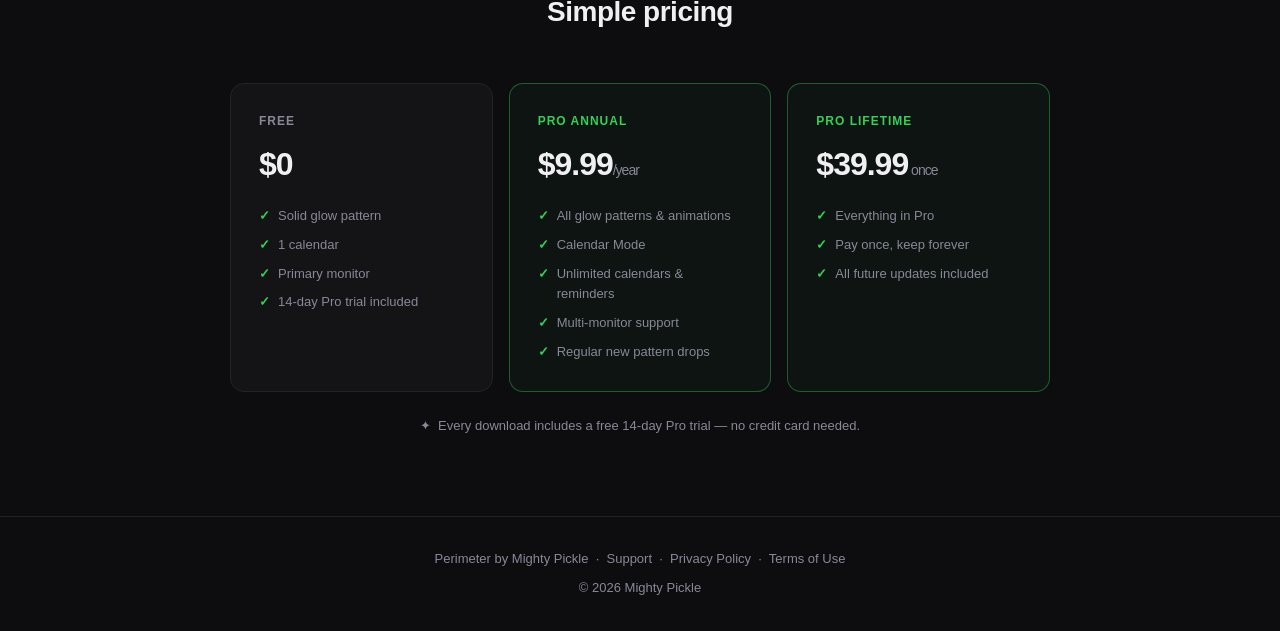
==== commit b57ef181: "Add Open Graph / Twitter tags to Perimeter page, add robots.txt" ====
--- a/perimeter/index.html
+++ b/perimeter/index.html
@@ -5,6 +5,23 @@
   <meta name="viewport" content="width=device-width, initial-scale=1.0">
   <title>Perimeter — Never be late to a meeting again</title>
   <meta name="description" content="Perimeter glows your screen edges as meetings approach — green to yellow to orange to red. A gentle, impossible-to-miss reminder, built for Mac.">
+
+  <!-- Open Graph / Facebook -->
+  <meta property="og:type"        content="website">
+  <meta property="og:url"         content="https://mightypickle.dev/perimeter/">
+  <meta property="og:title"       content="Perimeter — Never be late to a meeting again">
+  <meta property="og:description" content="Perimeter glows your screen edges as meetings approach — green to yellow to orange to red. A gentle, impossible-to-miss reminder, built for Mac.">
+  <meta property="og:image"       content="https://mightypickle.dev/perimeter/img/screen-gradient.png">
+  <meta property="og:image:width"  content="1440">
+  <meta property="og:image:height" content="900">
+  <meta property="og:site_name"   content="Mighty Pickle">
+
+  <!-- Twitter / X -->
+  <meta name="twitter:card"        content="summary_large_image">
+  <meta name="twitter:title"       content="Perimeter — Never be late to a meeting again">
+  <meta name="twitter:description" content="Perimeter glows your screen edges as meetings approach — green to yellow to orange to red. Built for Mac.">
+  <meta name="twitter:image"       content="https://mightypickle.dev/perimeter/img/screen-gradient.png">
+
   <link rel="stylesheet" href="/css/style.css">
   <style>
     /* ── Screenshot hero ── */
@@ -213,7 +230,7 @@
         <div class="feature-card">
           <div class="fi">📅</div>
           <h3>Calendar-aware</h3>
-          <p>Reads your macOS Calendar and Reminders automatically. No setup, no accounts, no manual entry.</p>
+          <p>Reads your macOS Calendar and Reminders automatically. Works with Fantastical, BusyCal, Google Calendar, Outlook — anything that syncs to macOS Calendar.</p>
         </div>
 
         <div class="feature-card">
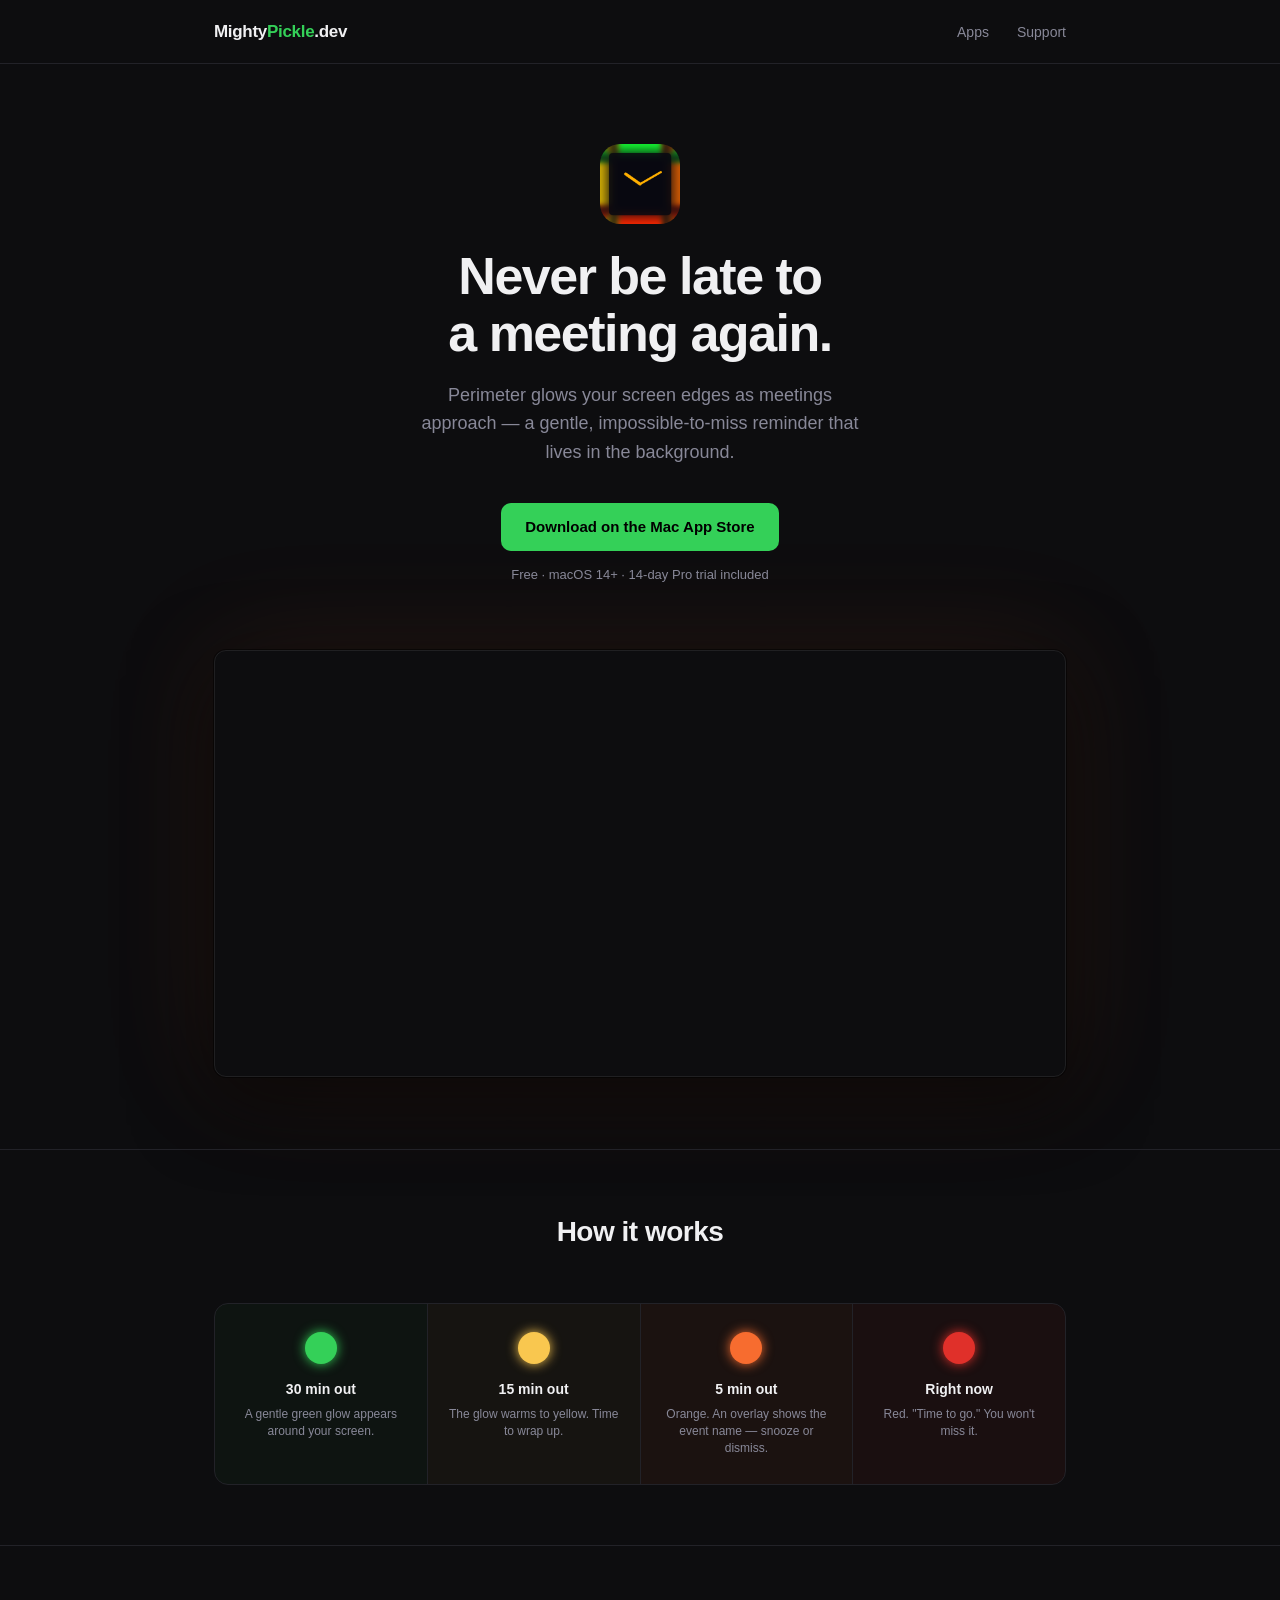
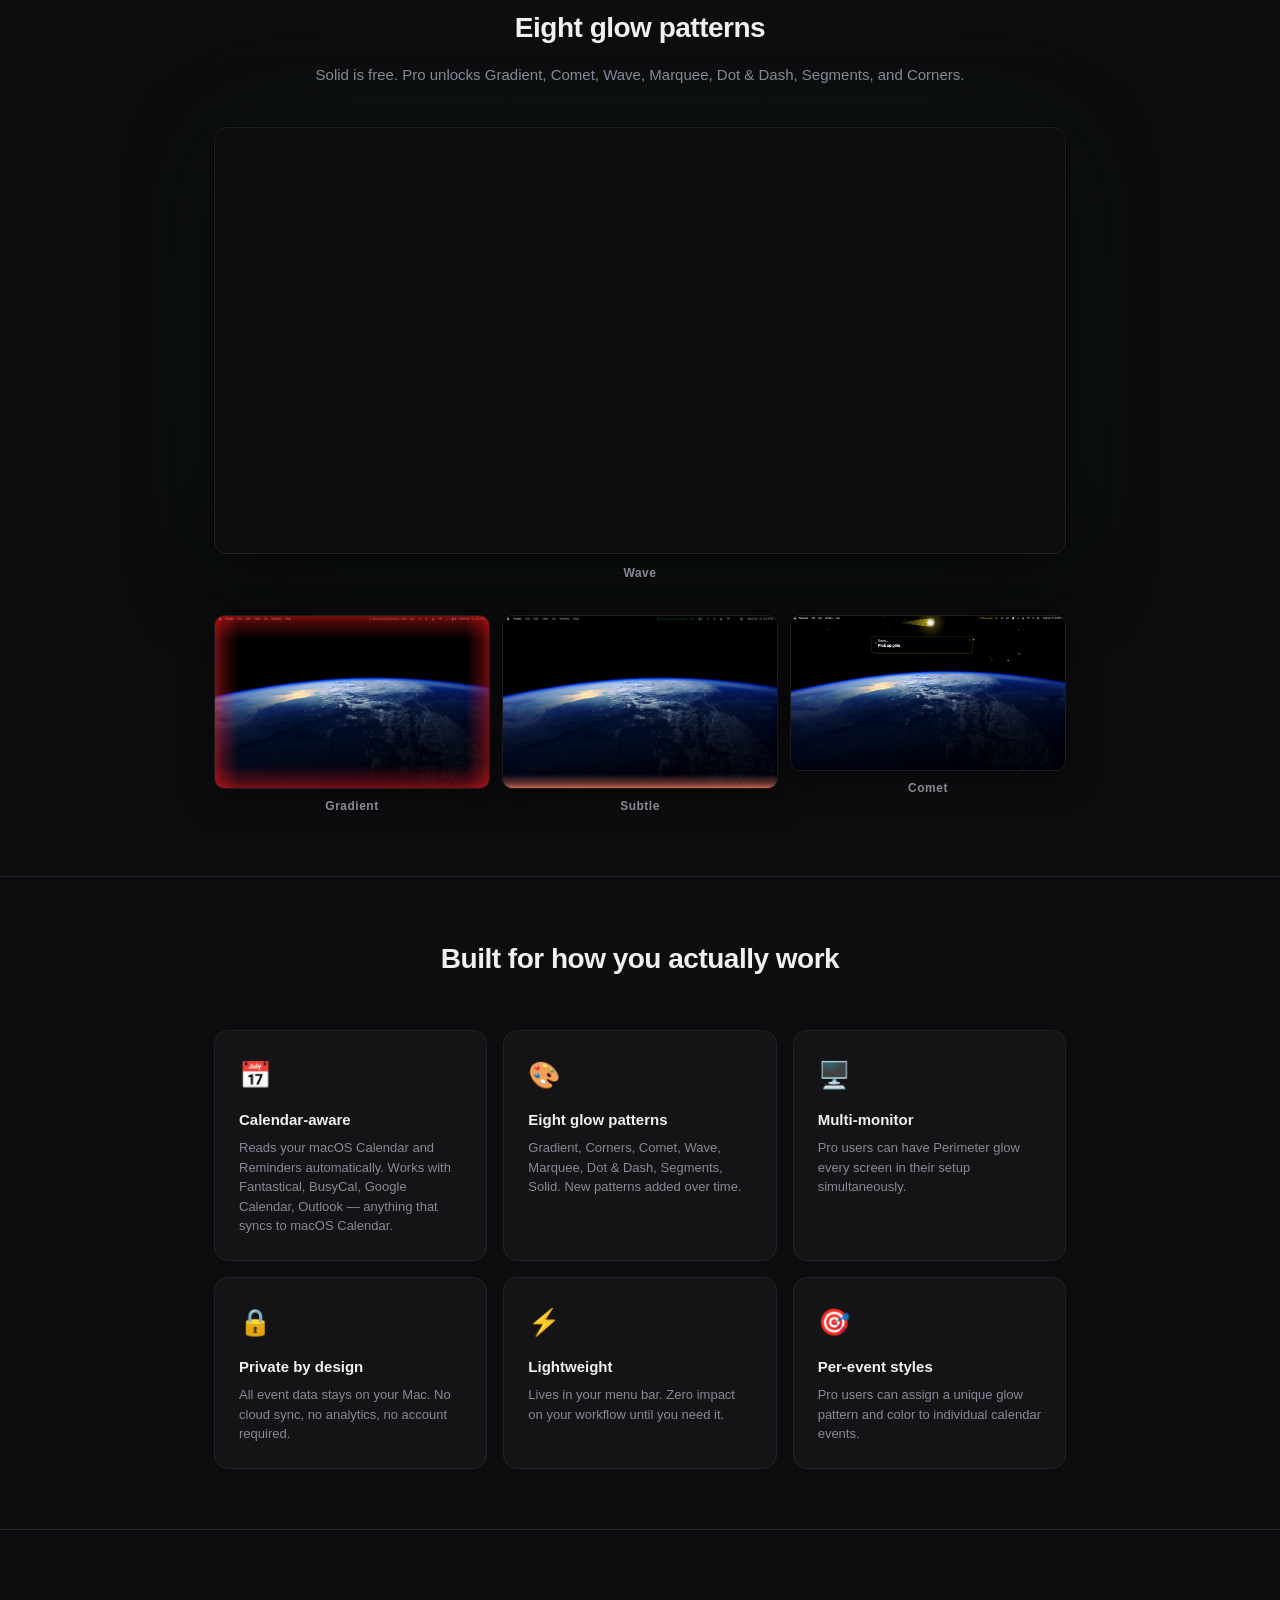
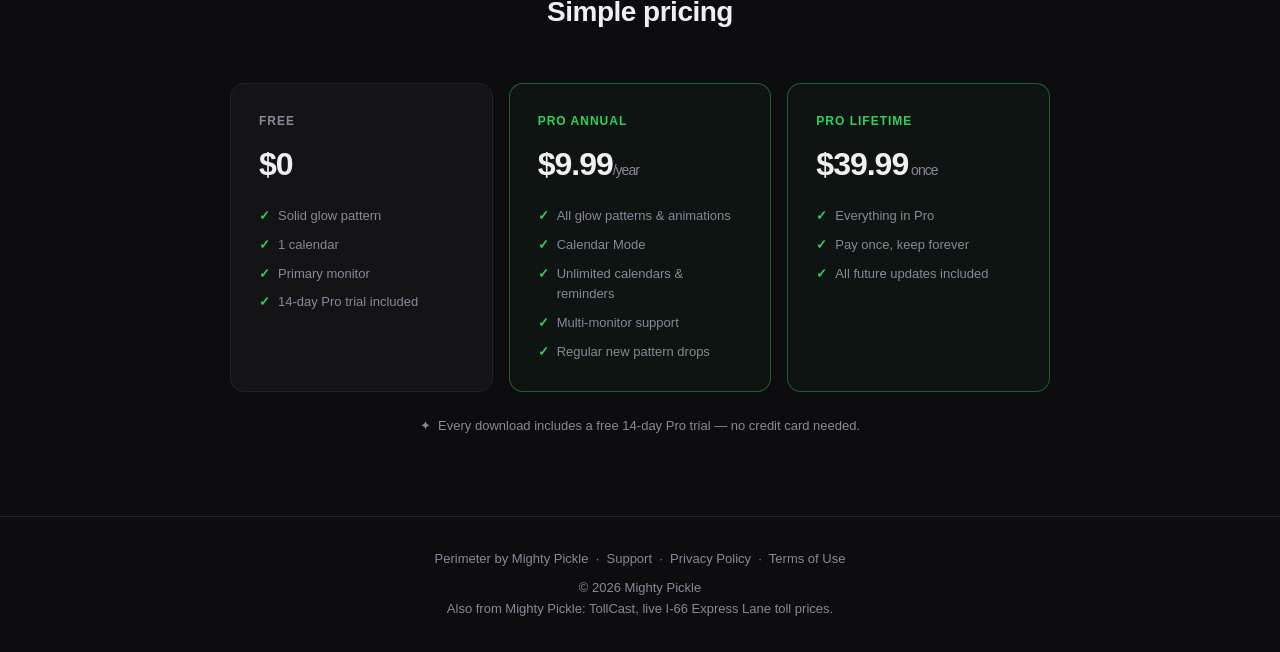
==== commit 7b8946e6: "Footer: link to TollCast (live I-66 toll prices) Co-Authored-By: Claude Opus 5 (1M context) <noreply" ====
--- a/perimeter/index.html
+++ b/perimeter/index.html
@@ -11,16 +11,16 @@
   <meta property="og:url"         content="https://mightypickle.dev/perimeter/">
   <meta property="og:title"       content="Perimeter — Never be late to a meeting again">
   <meta property="og:description" content="Perimeter glows your screen edges as meetings approach — green to yellow to orange to red. A gentle, impossible-to-miss reminder, built for Mac.">
-  <meta property="og:image"       content="https://mightypickle.dev/perimeter/img/screen-gradient.png">
-  <meta property="og:image:width"  content="1440">
-  <meta property="og:image:height" content="900">
+  <meta property="og:image"       content="https://mightypickle.dev/perimeter/img/og-image.png">
+  <meta property="og:image:width"  content="1200">
+  <meta property="og:image:height" content="630">
   <meta property="og:site_name"   content="Mighty Pickle">
 
   <!-- Twitter / X -->
   <meta name="twitter:card"        content="summary_large_image">
   <meta name="twitter:title"       content="Perimeter — Never be late to a meeting again">
   <meta name="twitter:description" content="Perimeter glows your screen edges as meetings approach — green to yellow to orange to red. Built for Mac.">
-  <meta name="twitter:image"       content="https://mightypickle.dev/perimeter/img/screen-gradient.png">
+  <meta name="twitter:image"       content="https://mightypickle.dev/perimeter/img/og-image.png">
 
   <link rel="stylesheet" href="/css/style.css">
   <style>
@@ -127,6 +127,7 @@
       .patterns-grid { grid-template-columns: 1fr; }
     }
   </style>
+  <!-- Cloudflare Web Analytics --><script defer src="https://static.cloudflareinsights.com/beacon.min.js" data-cf-beacon='{"token": "06ac57bcec62444bad0d1e1e214ded25"}'></script><!-- End Cloudflare Web Analytics -->
 </head>
 <body>
 
@@ -321,6 +322,7 @@
     <a href="/perimeter/terms.html">Terms of Use</a>
   </p>
   <p style="margin-top:8px;">© 2026 Mighty Pickle</p>
+  <p>Also from Mighty Pickle: <a href="https://tollcast.com/">TollCast</a>, live I-66 Express Lane toll prices.</p>
 </footer>
 
 </body>
